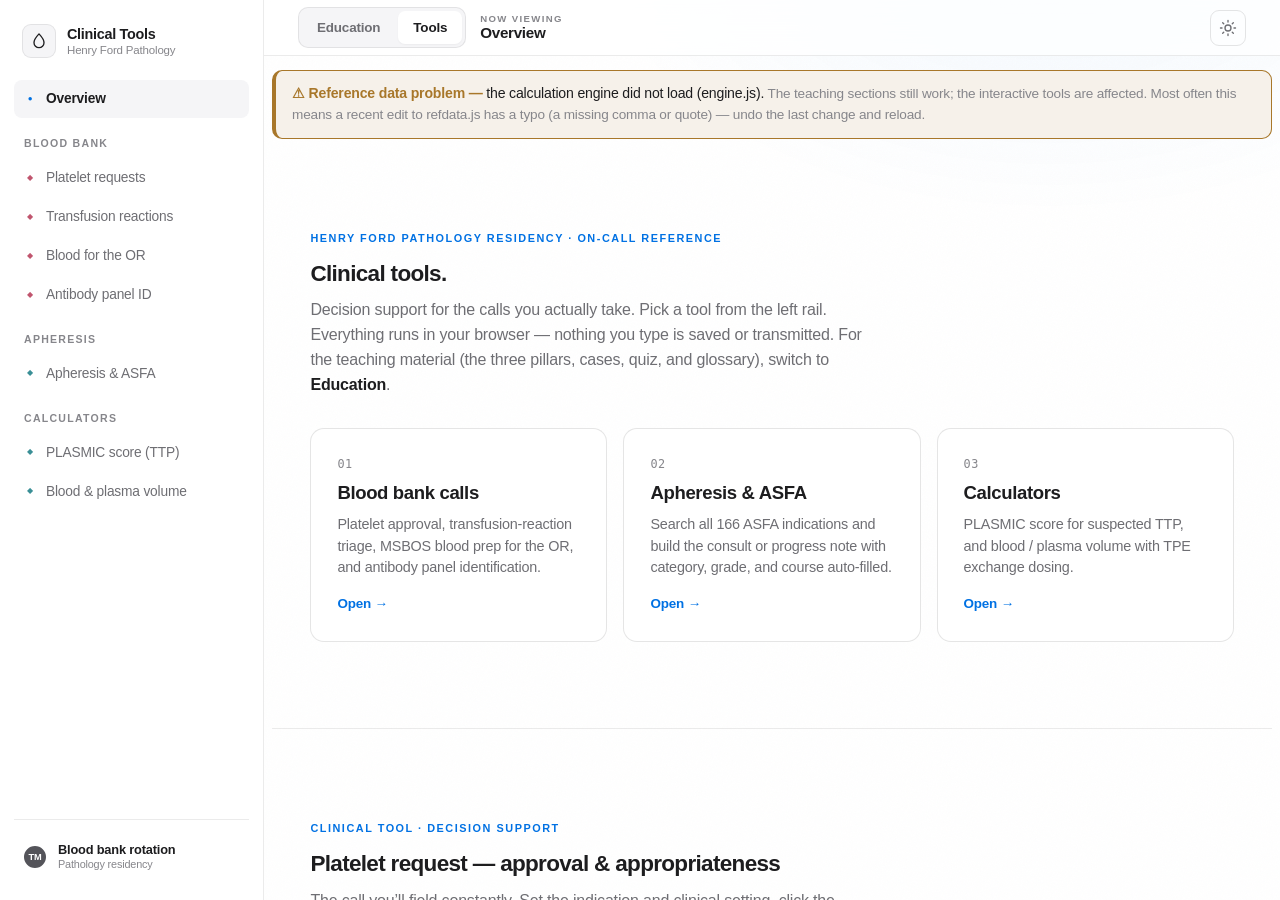
==== tools.html @ cbb4c957 "feat: split Education / Tools into two pages + add PLASMIC and volume calculators Structure: - index" ====
<!doctype html>
<html lang="en">
<head>
<meta charset="utf-8" />
<meta name="viewport" content="width=device-width, initial-scale=1, viewport-fit=cover" />
<meta name="color-scheme" content="light dark" />
<meta name="description" content="Clinical decision-support tools for transfusion medicine: platelet approval, transfusion reactions, MSBOS blood prep, antibody panel ID, apheresis & ASFA, PLASMIC score, blood & plasma volume — Henry Ford Pathology Residency." />
<title>Clinical Tools — Blood Bank &amp; Transfusion Medicine</title>
<link rel="icon" href="data:image/svg+xml,%3Csvg xmlns='http://www.w3.org/2000/svg' viewBox='0 0 24 24'%3E%3Cpath d='M12 3S6 9.4 6 13.5a6 6 0 0 0 12 0C18 9.4 12 3 12 3Z' fill='%230b5cad'/%3E%3C/svg%3E" />
<meta name="theme-color" content="#0b3d63" />
<meta property="og:type" content="website" />
<meta property="og:title" content="Clinical Tools — Blood Bank &amp; Transfusion Medicine" />
<meta property="og:description" content="On-call decision support: platelet approval, transfusion reactions, MSBOS, antibody panel ID, apheresis & ASFA, PLASMIC score, blood & plasma volume." />
<script>/* set theme before paint to avoid flash */(function(){try{var t=localStorage.getItem('tm-theme');if(!t)t=matchMedia('(prefers-color-scheme: dark)').matches?'dark':'light';document.documentElement.dataset.theme=t;}catch(e){document.documentElement.dataset.theme='light';}})();</script>
<link rel="stylesheet" href="assets/app.css" />
</head>
<body>
<noscript><div style="padding:14px 18px;background:#fde8e8;color:#8a1c1c;font:15px/1.5 -apple-system,Segoe UI,sans-serif;text-align:center">These tools need <strong>JavaScript</strong> enabled to run. Please enable JavaScript and reload the page.</div></noscript>
<div class="scroll-progress" aria-hidden="true"><span id="scrollbar"></span></div>
<a class="skip-link" href="#main">Skip to content</a>

<div class="app">
  <!-- ============ SIDEBAR ============ -->
  <aside class="sidebar" id="sidebar" aria-label="Primary">
    <div class="brand">
      <div class="brand-mark" aria-hidden="true">
        <svg viewBox="0 0 24 24" width="20" height="20" fill="none" stroke="currentColor" stroke-width="1.6" stroke-linecap="round" stroke-linejoin="round"><path d="M12 3.5c0 0-6 6.4-6 10.5a6 6 0 0 0 12 0c0-4.1-6-10.5-6-10.5Z"/></svg>
      </div>
      <div class="brand-text">
        <strong>Clinical&nbsp;Tools</strong>
        <span>Henry Ford Pathology</span>
      </div>
    </div>

    <nav class="nav" aria-label="Tools">
      <a class="nav-item is-active" href="#toolsintro" data-nav="toolsintro"><span class="nav-ico">●</span>Overview</a>
      <p class="nav-group">Blood bank</p>
      <a class="nav-item" href="#platelet" data-nav="platelet"><span class="nav-ico nav-ico--blood">◆</span>Platelet requests</a>
      <a class="nav-item" href="#txnreact" data-nav="txnreact"><span class="nav-ico nav-ico--blood">◆</span>Transfusion reactions</a>
      <a class="nav-item" href="#bloodprep" data-nav="bloodprep"><span class="nav-ico nav-ico--blood">◆</span>Blood for the OR</a>
      <a class="nav-item" href="#antibody" data-nav="antibody"><span class="nav-ico nav-ico--blood">◆</span>Antibody panel ID</a>
      <p class="nav-group">Apheresis</p>
      <a class="nav-item" href="#apheresis" data-nav="apheresis"><span class="nav-ico nav-ico--aph">◆</span>Apheresis &amp; ASFA</a>
      <p class="nav-group">Calculators</p>
      <a class="nav-item" href="#plasmic" data-nav="plasmic"><span class="nav-ico nav-ico--aph">◆</span>PLASMIC score (TTP)</a>
      <a class="nav-item" href="#volumes" data-nav="volumes"><span class="nav-ico nav-ico--aph">◆</span>Blood &amp; plasma volume</a>
    </nav>

    <div class="sidebar-foot">
      <div class="learner-chip">
        <div class="learner-avatars" aria-hidden="true"><span style="margin-left:0; font-size:.58rem">TM</span></div>
        <div class="learner-meta"><strong>Blood bank rotation</strong><span>Pathology residency</span></div>
      </div>
    </div>
  </aside>

  <!-- ============ HEADER ============ -->
  <header class="topbar">
    <button class="icon-btn menu-btn" id="menuBtn" aria-label="Toggle navigation" aria-expanded="false">
      <svg viewBox="0 0 24 24" width="20" height="20" fill="none" stroke="currentColor" stroke-width="1.8" stroke-linecap="round"><path d="M3 6h18M3 12h18M3 18h18"/></svg>
    </button>
    <nav class="mode-tabs" aria-label="Section">
      <a class="mode-tab" href="index.html">Education</a>
      <a class="mode-tab is-active" href="tools.html">Tools</a>
    </nav>
    <div class="crumb">
      <span class="crumb-kicker">Now viewing</span>
      <span class="crumb-title" id="crumbTitle">Overview</span>
    </div>

    <div class="topbar-right">
      <button class="icon-btn" id="themeBtn" aria-label="Toggle light and dark theme">
        <svg class="ico-sun" viewBox="0 0 24 24" width="18" height="18" fill="none" stroke="currentColor" stroke-width="1.8" stroke-linecap="round"><circle cx="12" cy="12" r="4"/><path d="M12 2v2M12 20v2M4.9 4.9l1.4 1.4M17.7 17.7l1.4 1.4M2 12h2M20 12h2M4.9 19.1l1.4-1.4M17.7 6.3l1.4-1.4"/></svg>
        <svg class="ico-moon" viewBox="0 0 24 24" width="18" height="18" fill="none" stroke="currentColor" stroke-width="1.8" stroke-linecap="round" stroke-linejoin="round"><path d="M21 12.8A9 9 0 1 1 11.2 3a7 7 0 0 0 9.8 9.8Z"/></svg>
      </button>
    </div>
  </header>

  <!-- ============ MAIN ============ -->
  <main class="main" id="main">

    <section id="toolsintro" class="section" data-section="Overview" aria-labelledby="toolsintro-h">
      <div class="section-head reveal">
        <span class="kicker">Henry Ford Pathology Residency · On-call reference</span>
        <h2 id="toolsintro-h">Clinical tools.</h2>
        <p class="section-sub">Decision support for the calls you actually take. Pick a tool from the left rail. Everything runs in your browser — nothing you type is saved or transmitted. For the teaching material (the three pillars, cases, quiz, and glossary), switch to <a href="index.html"><strong>Education</strong></a>.</p>
      </div>
      <div class="grid-3 reveal">
        <a class="pillar-card" href="#platelet">
          <span class="pillar-num">01</span>
          <h3>Blood bank calls</h3>
          <p>Platelet approval, transfusion-reaction triage, MSBOS blood prep for the OR, and antibody panel identification.</p>
          <span class="pillar-go">Open →</span>
        </a>
        <a class="pillar-card" href="#apheresis">
          <span class="pillar-num">02</span>
          <h3>Apheresis &amp; ASFA</h3>
          <p>Search all 166 ASFA indications and build the consult or progress note with category, grade, and course auto-filled.</p>
          <span class="pillar-go">Open →</span>
        </a>
        <a class="pillar-card" href="#plasmic">
          <span class="pillar-num">03</span>
          <h3>Calculators</h3>
          <p>PLASMIC score for suspected TTP, and blood / plasma volume with TPE exchange dosing.</p>
          <span class="pillar-go">Open →</span>
        </a>
      </div>
    </section>

    <section id="platelet" class="section" data-section="Platelet requests" aria-labelledby="platelet-h">
      <div class="section-head reveal">
        <span class="kicker">Clinical tool · Decision support</span>
        <h2 id="platelet-h">Platelet request — approval &amp; appropriateness</h2>
        <p class="section-sub">The call you’ll field constantly. Set the indication and clinical setting, click the platelet band, and the engine checks it against standard AABB / BSH thresholds and writes an approve / not-indicated note you can copy.</p>
      </div>
      <div id="ref-platelet" class="reveal"><p class="ref-fallback muted-note">Loading the tool…</p></div>
    </section>

    <section id="txnreact" class="section" data-section="Transfusion reactions" aria-labelledby="txnreact-h">
      <div class="section-head reveal">
        <span class="kicker">Clinical tool · Decision support</span>
        <h2 id="txnreact-h">Transfusion reaction — workup &amp; management</h2>
        <p class="section-sub">Click the clinical signs and the clerical / DAT / ABO workup; the engine triages AHTR · FNHTR · TACO · TRALI · allergic · septic · delayed and lists the next steps. Below it, a searchable catalog of all reaction types.</p>
      </div>
      <div id="ref-txnreact" class="reveal"><p class="ref-fallback muted-note">Loading the tool…</p></div>
      <h3 class="mt24 reveal">Reaction reference catalog</h3>
      <div id="ref-txncatalog" class="reveal"><p class="ref-fallback muted-note">Loading the tool…</p></div>
    </section>

    <section id="bloodprep" class="section" data-section="Blood for the OR" aria-labelledby="bloodprep-h">
      <div class="section-head reveal">
        <span class="kicker">Clinical tool · Decision support</span>
        <h2 id="bloodprep-h">Preparing blood for the OR (MSBOS)</h2>
        <p class="section-sub">Pick the procedure from the HFHS surgical blood ordering schedule, set the hemoglobin, and add any alloantibodies. The tool combines the MSBOS baseline, the transfusion-likelihood adjustment, and antigen-negative donor frequencies — linkage-aware for Rh — into a crossmatch recommendation and the donor-screening burden.</p>
      </div>
      <div id="ref-bloodprep" class="reveal"><p class="ref-fallback muted-note">Loading the tool…</p></div>
    </section>

    <section id="antibody" class="section" data-section="Antibody panel ID" aria-labelledby="antibody-h">
      <div class="section-head reveal">
        <span class="kicker">Clinical tool · Decision support</span>
        <h2 id="antibody-h">Antibody panel identification</h2>
        <p class="section-sub">A structured workup composer plus the quick method for reading a panel — rule of three, ruling out with homozygous cells, phase / strength, and the autocontrol.</p>
      </div>
      <div id="ref-antibody" class="reveal"><p class="ref-fallback muted-note">Loading the tool…</p></div>
    </section>

    <section id="apheresis" class="section" data-section="Apheresis &amp; ASFA" aria-labelledby="apheresis-h">
      <div class="section-head reveal">
        <span class="kicker">Clinical tool · Decision support</span>
        <h2 id="apheresis-h">Therapeutic apheresis &amp; ASFA indications</h2>
        <p class="section-sub">Search the ASFA tables and the note builder auto-fills category, grade, procedure, and suggested course; finish the prescription and monitoring and copy a consult or progress note. The full indication table is below for lookup.</p>
      </div>
      <h3 class="mt24 reveal">Consult &amp; note builder</h3>
      <div id="ref-apheresis" class="reveal"><p class="ref-fallback muted-note">Loading the tool…</p></div>
      <h3 class="mt24 reveal">ASFA indications (9th ed., 2023) — all 166, searchable</h3>
      <div id="ref-asfa" class="reveal"><p class="ref-fallback muted-note">Loading the tool…</p></div>
    </section>

    <section id="plasmic" class="section" data-section="PLASMIC score" aria-labelledby="plasmic-h">
      <div class="section-head reveal">
        <span class="kicker">Clinical tool · Calculator</span>
        <h2 id="plasmic-h">PLASMIC score — predicting severe ADAMTS13 deficiency</h2>
        <p class="section-sub">Seven bedside variables, one click each. Use it in a thrombotic microangiopathy to judge how urgently to start plasma exchange while ADAMTS13 is pending.</p>
      </div>
      <div id="calc-plasmic" class="reveal"><p class="ref-fallback muted-note">Loading the calculator…</p></div>
    </section>

    <section id="volumes" class="section" data-section="Blood &amp; plasma volume" aria-labelledby="volumes-h">
      <div class="section-head reveal">
        <span class="kicker">Clinical tool · Calculator</span>
        <h2 id="volumes-h">Blood &amp; plasma volume</h2>
        <p class="section-sub">Total blood volume, plasma volume, and red-cell volume from height, weight, sex, and hematocrit — plus the exchange volume for a 1.0 and 1.5 plasma-volume TPE.</p>
      </div>
      <div id="calc-volumes" class="reveal"><p class="ref-fallback muted-note">Loading the calculator…</p></div>
    </section>

    <footer class="foot">
      <p><strong>Transfusion Medicine &amp; Blood Bank — Resident Reference.</strong> Henry Ford Pathology Residency.</p>
      <p class="foot-review">Clinical content last reviewed <strong>June 2026</strong> · MSBOS: HFHS PCR-PALM-TRM-5.050 · ASFA 9th ed. (2023) · antigen frequencies: White donor population. Verify against current institutional policy before clinical use.</p>
      <div class="foot-credits">
        <div class="credit">
          <span class="credit-role">Created by</span>
          <strong>Omar Z. Baba, MD</strong>
          <span class="credit-line">Clinical Pathologist · Pathology Informaticist · Clinical Pathology Resident, PGY-III</span>
          <span class="credit-line">Department of Pathology &amp; Laboratory Medicine · Henry Ford Health</span>
        </div>
        <div class="credit">
          <span class="credit-role">Supervised by</span>
          <strong>Rachel Brancamp, MD, MPA</strong>
          <span class="credit-line">Associate Director, Transfusion Medicine</span>
          <span class="credit-line">Department of Pathology &amp; Laboratory Medicine · Henry Ford Health</span>
        </div>
      </div>
      <p class="muted-note">Educational and decision-support reference for a trained resident/physician — not a clinical protocol. The MSBOS is institution-specific (HFHS PCR-PALM-TRM-5.050); ASFA tables follow the 9th edition (2023); antigen frequencies are population estimates. Verify against current institutional policy and the source documents before acting on a patient; the attending / blood bank physician remains the final decision-maker.</p>
    </footer>
  </main>
</div>

<button class="to-top" id="toTop" aria-label="Back to top" hidden>↑</button>

<script src="assets/reference/refdata.js"></script>
<script src="assets/reference/abo.data.js"></script>
<script src="assets/reference/engine.js"></script>
<script src="assets/reference/reference.js"></script>
<script src="assets/reference/reference2.js"></script>
<script src="assets/reference/calculators.js"></script>
<script src="assets/shell.js"></script>
</body>
</html>
---- assets/app.css ----
/* app.css — shared design system for the Resident Reference (education + tools pages).
   One place to restyle both pages. */
/* ============================================================
   DESIGN TOKENS  —  warm-neutral monochrome + single blue accent
   ============================================================ */
:root{
  --sb: 264px;            /* sidebar width */
  --hb: 56px;             /* header height */
  --maxw: 1000px;         /* readable column */
  --radius: 14px;
  --radius-sm: 10px;
  --radius-lg: 22px;
  --space-sec: clamp(3.2rem, 2.2rem + 4vw, 6rem);
  --dur: 400ms;
  --dur-fast: 200ms;
  --ease: cubic-bezier(.4,0,.2,1);
  --ease-out: cubic-bezier(.16,1,.3,1);
  --font: -apple-system, BlinkMacSystemFont, "SF Pro Display", "SF Pro Text", "Helvetica Neue", Helvetica, Arial, sans-serif;
  --mono: ui-monospace, "SF Mono", SFMono-Regular, Menlo, Consolas, monospace;

  /* muted semantic hues — used only as small accents / labels / quiz states */
  --blood: #c0556e;
  --coag:  #b07d2e;
  --aph:   #3a8f96;
  --good:  #2e8b57;
  --bad:   #cf3b46;
  --warn:  #a8772a;
  --info:  #3d7fb0;
}

/* ---------- LIGHT (Apple-like) ---------- */
html[data-theme="light"]{
  --bg:        #ffffff;
  --bg-2:      #f5f5f7;
  --bg-soft:   #fbfbfd;
  --surface:   #ffffff;
  --surface-2: #f5f5f7;
  --surface-3: #ececef;
  --border:    rgba(0,0,0,.10);
  --border-2:  rgba(0,0,0,.16);
  --hair:      rgba(0,0,0,.08);
  --text:      #1d1d1f;
  --muted:     #6e6e73;
  --faint:     #86868b;
  --accent:    #0071e3;
  --accent-press:#0077ed;
  --accent-soft: rgba(0,113,227,.10);
  --on-accent: #ffffff;
  --shadow:    0 1px 2px rgba(0,0,0,.04);
  --shadow-hover: 0 4px 18px -6px rgba(0,0,0,.12);
  --shadow-lg: 0 24px 60px -28px rgba(0,0,0,.22);
  --nav-bg:    rgba(255,255,255,.72);
  --ambient-1: rgba(0,113,227,.05);
  --ambient-2: rgba(192,85,110,.045);
  color-scheme: light;
}
/* ---------- DARK (true black, Apple-like) ---------- */
html[data-theme="dark"]{
  --bg:        #000000;
  --bg-2:      #0b0b0c;
  --bg-soft:   #101012;
  --surface:   #141416;
  --surface-2: #1c1c1f;
  --surface-3: #28282c;
  --border:    rgba(255,255,255,.11);
  --border-2:  rgba(255,255,255,.20);
  --hair:      rgba(255,255,255,.08);
  --text:      #f5f5f7;
  --muted:     #a1a1a6;
  --faint:     #86868b;
  --accent:    #2997ff;
  --accent-press:#0a84ff;
  --accent-soft: rgba(41,151,255,.14);
  --on-accent: #ffffff;
  --shadow:    0 1px 2px rgba(0,0,0,.5);
  --shadow-hover: 0 8px 26px -10px rgba(0,0,0,.7);
  --shadow-lg: 0 30px 70px -30px rgba(0,0,0,.85);
  --nav-bg:    rgba(10,10,12,.62);
  --ambient-1: rgba(41,151,255,.06);
  --ambient-2: rgba(192,85,110,.05);
  color-scheme: dark;
}

/* ============================================================
   BASE
   ============================================================ */
*,*::before,*::after{ box-sizing:border-box }
html{ scroll-behavior:smooth }
body{
  margin:0; font-family:var(--font); color:var(--text); background:var(--bg);
  font-size:15px; line-height:1.6; letter-spacing:-0.012em;
  -webkit-font-smoothing:antialiased; text-rendering:optimizeLegibility; overflow:hidden;
}
/* ambient depth — single very soft, slow radial wash (no particles) */
body::before{
  content:""; position:fixed; inset:0; z-index:-2; pointer-events:none;
  background:
    radial-gradient(60% 50% at 82% -6%, var(--ambient-1), transparent 60%),
    radial-gradient(50% 45% at -8% 4%, var(--ambient-2), transparent 55%);
  animation:drift 26s var(--ease) infinite alternate;
}
@keyframes drift{ from{ transform:translate3d(0,0,0) } to{ transform:translate3d(0,-14px,0) } }
/* faint grain overlay for editorial texture */
body::after{
  content:""; position:fixed; inset:0; z-index:-1; pointer-events:none; opacity:.025;
  background-image:url("data:image/svg+xml,%3Csvg xmlns='http://www.w3.org/2000/svg' width='140' height='140'%3E%3Cfilter id='n'%3E%3CfeTurbulence type='fractalNoise' baseFrequency='0.8' numOctaves='2'/%3E%3C/filter%3E%3Crect width='100%25' height='100%25' filter='url(%23n)'/%3E%3C/svg%3E");
}
h1,h2,h3,h4,h5{ margin:0; line-height:1.12; letter-spacing:-0.025em; font-weight:600 }
p{ margin:0 }
a{ color:inherit; text-decoration:none }
strong{ font-weight:600; color:var(--text) }
em{ font-style:italic }
::selection{ background:var(--accent-soft); color:var(--text) }
:focus-visible{ outline:2px solid var(--accent); outline-offset:2px; border-radius:5px }

.skip-link{ position:fixed; left:-999px; top:8px; z-index:100; background:var(--text); color:var(--bg); padding:.5rem .9rem; border-radius:8px }
.skip-link:focus{ left:8px }

.main::-webkit-scrollbar{ width:10px }
.main::-webkit-scrollbar-thumb{ background:var(--border-2); border-radius:99px; border:3px solid transparent; background-clip:content-box }

.scroll-progress{ position:fixed; top:0; left:0; right:0; height:2px; z-index:60 }
.scroll-progress span{ display:block; height:100%; width:0%; background:var(--accent); transition:width 90ms linear }

/* ============================================================
   APP SHELL
   ============================================================ */
.app{ display:grid; grid-template-columns:var(--sb) 1fr; grid-template-rows:var(--hb) 1fr; height:100vh; height:100dvh }

/* sidebar */
.sidebar{ grid-row:1 / 3; grid-column:1; display:flex; flex-direction:column; gap:4px;
  border-right:1px solid var(--hair); background:var(--bg); padding:20px 14px; z-index:40 }
.brand{ display:flex; align-items:center; gap:11px; padding:4px 8px 18px }
.brand-mark{ width:34px; height:34px; flex:0 0 auto; display:grid; place-items:center; border-radius:9px;
  background:var(--surface-2); border:1px solid var(--hair); color:var(--text) }
.brand-text{ display:flex; flex-direction:column; line-height:1.25 }
.brand-text strong{ font-size:.9rem; font-weight:600; letter-spacing:-0.02em }
.brand-text span{ font-size:.72rem; color:var(--faint) }

.nav{ display:flex; flex-direction:column; gap:1px; overflow-y:auto; flex:1; margin:0 -4px; padding:0 4px }
.nav-group{ font-size:.66rem; text-transform:uppercase; letter-spacing:.12em; color:var(--faint);
  margin:16px 10px 6px; font-weight:600 }
.nav-item{ display:flex; align-items:center; gap:11px; padding:8px 11px; border-radius:8px;
  font-size:.86rem; font-weight:450; color:var(--muted); transition:background var(--dur-fast), color var(--dur-fast) }
.nav-item:hover{ background:var(--surface-2); color:var(--text) }
.nav-item.is-active{ background:var(--surface-2); color:var(--text); font-weight:550 }
.nav-ico{ font-size:.5rem; color:var(--faint); width:10px; text-align:center }
.nav-item.is-active .nav-ico{ color:var(--accent) }
.nav-ico--blood{ color:var(--blood) } .nav-ico--coag{ color:var(--coag) } .nav-ico--aph{ color:var(--aph) }

.sidebar-foot{ padding-top:14px; border-top:1px solid var(--hair); margin-top:4px }
.learner-chip{ display:flex; align-items:center; gap:10px; padding:8px; border-radius:10px }
.learner-avatars{ display:flex }
.learner-avatars span{ width:26px; height:26px; border-radius:50%; display:grid; place-items:center;
  font-size:.7rem; font-weight:600; color:#fff; border:2px solid var(--bg) }
.learner-avatars span:first-child{ background:#7c7c82 }
.learner-avatars span:last-child{ background:#54545a; margin-left:-9px }
.learner-meta{ display:flex; flex-direction:column; line-height:1.25 }
.learner-meta strong{ font-size:.8rem; font-weight:600 } .learner-meta span{ font-size:.68rem; color:var(--faint) }

/* topbar — the one place a navbar blur is allowed */
.topbar{ grid-column:2; grid-row:1; display:flex; align-items:center; gap:14px; padding:0 clamp(16px,3vw,34px);
  border-bottom:1px solid var(--hair); background:var(--nav-bg); backdrop-filter:saturate(1.8) blur(20px);
  -webkit-backdrop-filter:saturate(1.8) blur(20px); z-index:30 }
.crumb{ display:flex; flex-direction:column; line-height:1.15; flex:1; min-width:0 }
.crumb-kicker{ font-size:.6rem; text-transform:uppercase; letter-spacing:.14em; color:var(--faint); font-weight:600 }
.crumb-title{ font-size:.95rem; font-weight:600; white-space:nowrap; overflow:hidden; text-overflow:ellipsis; letter-spacing:-0.02em }
.topbar-right{ display:flex; align-items:center; gap:10px }

.icon-btn{ width:36px; height:36px; flex:0 0 auto; display:grid; place-items:center; border-radius:9px;
  background:transparent; border:1px solid var(--border); color:var(--muted); cursor:pointer;
  transition:background var(--dur-fast), color var(--dur-fast), transform var(--dur-fast) }
.icon-btn:hover{ background:var(--surface-2); color:var(--text) }
.icon-btn:active{ transform:scale(.94) }
.menu-btn{ display:none }
.ico-moon{ display:none } html[data-theme="dark"] .ico-sun{ display:none } html[data-theme="dark"] .ico-moon{ display:block }

.progress-pill{ display:flex; align-items:center; gap:9px; padding:5px 13px 5px 6px; border-radius:99px;
  border:1px solid var(--border) }
.ring{ transform:rotate(-90deg) }
.ring-bg{ fill:none; stroke:var(--border-2); stroke-width:3 }
.ring-fg{ fill:none; stroke:var(--accent); stroke-width:3; stroke-linecap:round;
  stroke-dasharray:97.4; stroke-dashoffset:97.4; transition:stroke-dashoffset var(--dur) var(--ease) }
.progress-pill-text{ display:flex; flex-direction:column; line-height:1.1 }
.progress-pill-text strong{ font-size:.8rem; font-weight:600 } .progress-pill-text span{ font-size:.63rem; color:var(--faint) }

/* main */
.main{ grid-column:2; grid-row:2; overflow-y:auto; scroll-behavior:smooth; position:relative }
.section{ max-width:var(--maxw); margin:0 auto; padding:var(--space-sec) clamp(18px,3vw,40px); scroll-margin-top:20px }
.section + .section{ border-top:1px solid var(--hair) }
.section-head{ margin-bottom:30px; max-width:70ch }
.section-head h2{ font-size:clamp(1.7rem,1.2rem+1.9vw,2.4rem); margin:12px 0 12px; letter-spacing:-0.03em }
.section-sub{ color:var(--muted); max-width:64ch; font-size:1rem; line-height:1.55 }

/* ============================================================
   REVEAL
   ============================================================ */
.reveal{ opacity:0; transform:translateY(12px); transition:opacity .6s var(--ease-out), transform .6s var(--ease-out) }
.reveal.in{ opacity:1; transform:none }

/* ============================================================
   PRIMITIVES
   ============================================================ */
.kicker{ display:inline-block; font-size:.68rem; font-weight:600; text-transform:uppercase; letter-spacing:.14em; color:var(--accent) }
.kicker--blood{ color:var(--blood) } .kicker--coag{ color:var(--coag) } .kicker--aph{ color:var(--aph) }

.surface{ background:var(--surface); border:1px solid var(--border); border-radius:var(--radius); padding:22px }
.muted-note{ color:var(--faint); font-size:.85rem }
.ticks{ list-style:none; padding:0; margin:12px 0; display:flex; flex-direction:column; gap:9px }
.ticks li{ position:relative; padding-left:24px; font-size:.9rem; color:var(--muted) }
.ticks li::before{ content:""; position:absolute; left:2px; top:.55em; width:9px; height:5px;
  border-left:1.6px solid var(--accent); border-bottom:1.6px solid var(--accent); transform:rotate(-45deg) }

.grid-3{ display:grid; grid-template-columns:repeat(3,1fr); gap:16px; margin-top:24px }
.grid-2{ display:grid; grid-template-columns:repeat(2,1fr); gap:16px }
.grid-auto{ display:grid; grid-template-columns:repeat(auto-fit,minmax(244px,1fr)); gap:16px }

.btn{ display:inline-flex; align-items:center; gap:7px; padding:11px 20px; border-radius:12px; font-size:.9rem;
  font-weight:550; cursor:pointer; border:1px solid transparent; font-family:inherit; letter-spacing:-0.01em;
  transition:background var(--dur-fast), border-color var(--dur-fast), transform var(--dur-fast), color var(--dur-fast) }
.btn:active{ transform:scale(.98) }
.btn--primary{ background:var(--accent); color:var(--on-accent) }
.btn--primary:hover{ background:var(--accent-press) }
.btn--ghost{ background:transparent; border-color:var(--border-2); color:var(--text) }
.btn--ghost:hover{ background:var(--surface-2) }
.btn--sm{ padding:8px 15px; font-size:.82rem; border-radius:9px }

/* ============================================================
   HERO
   ============================================================ */
.hero{ padding:28px 0 8px }
.hero-title{ font-size:clamp(2.2rem,1.3rem+3.6vw,3.6rem); margin:18px 0 18px; max-width:17ch; line-height:1.04; letter-spacing:-0.035em; font-weight:600 }
.hero-lede{ font-size:clamp(1.05rem,.96rem+.5vw,1.3rem); color:var(--muted); max-width:58ch; line-height:1.5; font-weight:400 }
.hero-lede strong{ color:var(--text); font-weight:550 }
.hero-actions{ display:flex; gap:12px; margin:28px 0 36px; flex-wrap:wrap }
.hero-stats{ display:grid; grid-template-columns:repeat(4,auto); gap:40px; margin:0; padding-top:26px; border-top:1px solid var(--hair) }
.hero-stats div{ display:flex; flex-direction:column-reverse; gap:3px }
.hero-stats dt{ font-size:.72rem; color:var(--faint); text-transform:uppercase; letter-spacing:.06em }
.hero-stats dd{ margin:0; font-size:2rem; font-weight:600; letter-spacing:-0.04em; color:var(--text) }

.pillar-card{ position:relative; display:flex; flex-direction:column; gap:10px; padding:26px; border-radius:var(--radius);
  background:var(--surface); border:1px solid var(--border);
  transition:transform var(--dur) var(--ease-out), border-color var(--dur), box-shadow var(--dur) }
.pillar-card:hover{ transform:translateY(-3px); border-color:var(--border-2); box-shadow:var(--shadow-hover) }
.pillar-num{ font-family:var(--mono); font-size:.74rem; font-weight:500; color:var(--faint); letter-spacing:.04em }
.pillar-card h3{ font-size:1.16rem; letter-spacing:-0.02em }
.pillar-card p{ font-size:.9rem; color:var(--muted); flex:1; line-height:1.5 }
.pillar-go{ font-size:.84rem; font-weight:550; color:var(--accent); margin-top:4px; transition:gap var(--dur-fast) }
.pillar-card:hover .pillar-go{ text-decoration:none }

.how-row{ display:grid; grid-template-columns:1.15fr 1fr; gap:16px; margin-top:24px }
.how-card h4{ font-size:1rem; margin-bottom:8px; font-weight:600 }
.how-card--accent{ background:var(--bg-2); border-color:var(--hair) }
.big-quote{ font-size:1.18rem; font-weight:500; line-height:1.4; margin:6px 0 14px; letter-spacing:-0.02em }
.big-quote em{ color:var(--accent); font-style:normal }
.legend{ display:flex; flex-wrap:wrap; gap:7px; margin-top:14px }

/* ============================================================
   TAGS + CALLOUTS  (muted pastel labels, quiet boxes)
   ============================================================ */
.tag{ display:inline-flex; align-items:center; font-size:.62rem; font-weight:600; padding:3px 9px; border-radius:99px;
  letter-spacing:.07em; text-transform:uppercase; white-space:nowrap;
  color:var(--c,var(--muted)); background:color-mix(in srgb, var(--c,var(--muted)) 13%, transparent) }
.tag--why{ --c:var(--info) } .tag--pattern{ --c:var(--accent) } .tag--next{ --c:var(--good) }
.tag--pearl{ --c:var(--coag) } .tag--adv{ --c:var(--aph) } .tag--pitfall{ --c:var(--bad) } .tag--dnc{ --c:var(--warn) }

.callout{ --c:var(--accent); padding:14px 16px; border-radius:var(--radius-sm); background:var(--bg-2);
  border:1px solid var(--hair); border-left:2px solid var(--c); margin-top:12px; font-size:.9rem }
.callout > .tag{ margin-bottom:7px }
.callout p{ color:var(--muted); line-height:1.5 } .callout strong{ color:var(--text) }
.callout--why{ --c:var(--info) } .callout--pattern{ --c:var(--accent) } .callout--next{ --c:var(--good) }
.callout--pearl{ --c:var(--coag) } .callout--adv{ --c:var(--aph) } .callout--pitfall{ --c:var(--bad) } .callout--dnc{ --c:var(--warn) }

/* ============================================================
   TEACHING CARDS  (icon-free, text-forward)
   ============================================================ */
.tcard{ background:var(--surface); border:1px solid var(--border); border-radius:var(--radius); padding:20px;
  transition:border-color var(--dur), box-shadow var(--dur), transform var(--dur) }
.tcard:hover{ border-color:var(--border-2); box-shadow:var(--shadow-hover) }
.tcard-head{ display:flex; align-items:baseline; gap:10px; margin-bottom:8px; flex-wrap:wrap }
.tcard-ico{ display:none }
.tcard h4{ font-size:1rem; font-weight:600; letter-spacing:-0.02em } .tcard .sub{ font-size:.72rem; color:var(--faint) }
.tcard-body{ font-size:.89rem; color:var(--muted); margin-top:2px; line-height:1.55 }
.tcard-body p + p{ margin-top:9px }
.spec-row{ display:flex; justify-content:space-between; gap:10px; padding:7px 0; border-top:1px solid var(--hair); font-size:.84rem }
.spec-row:first-of-type{ border-top:none }
.spec-row span:first-child{ color:var(--faint) } .spec-row span:last-child{ font-weight:550; text-align:right; color:var(--text) }
.dose{ font-family:var(--mono); font-size:.82rem }

/* ============================================================
   COMPARISON TABLE
   ============================================================ */
.table-wrap{ overflow-x:auto; border:1px solid var(--border); border-radius:var(--radius); background:var(--surface); -webkit-overflow-scrolling:touch }
table.cmp{ width:100%; border-collapse:collapse; font-size:.85rem; min-width:640px }
.cmp th,.cmp td{ padding:12px 16px; text-align:left; border-bottom:1px solid var(--hair); vertical-align:top }
.cmp tbody tr:last-child td{ border-bottom:none }
.cmp thead th{ position:sticky; top:0; background:var(--bg-2); font-size:.66rem; text-transform:uppercase;
  letter-spacing:.07em; color:var(--faint); font-weight:600; z-index:1 }
.cmp tbody tr:hover{ background:var(--surface-2) }
.cmp td:first-child{ font-weight:600; color:var(--text) }
.cmp .pill{ font-family:var(--mono); font-size:.74rem; padding:2px 8px; border-radius:6px; background:var(--surface-2); border:1px solid var(--hair); white-space:nowrap }

/* ============================================================
   ACCORDION  (stripped — hairline rows, +/- toggle)
   ============================================================ */
.acc{ border-bottom:1px solid var(--hair) }
.acc summary{ list-style:none; cursor:pointer; padding:16px 4px; display:flex; align-items:center; gap:12px;
  font-weight:550; font-size:.92rem; letter-spacing:-0.01em; transition:color var(--dur-fast) }
.acc summary::-webkit-details-marker{ display:none }
.acc summary:hover{ color:var(--accent) }
.acc .chev{ margin-left:auto; color:var(--faint); font-size:1.2rem; line-height:1; width:16px; text-align:center; transition:transform var(--dur) var(--ease) }
.acc .chev::before{ content:"+" }
.acc[open] .chev::before{ content:"\2212" }
.acc[open] .chev{ color:var(--accent) }
.acc-body{ padding:0 4px 18px; font-size:.89rem; color:var(--muted); line-height:1.55 }
.acc-body p + p{ margin-top:9px }
/* ---- NHSN 3-panel case sheet (Case Definition · Severity · Imputability) ---- */
.rx-panels{ display:grid; grid-template-columns:1fr; border:1px solid var(--hair,#e3e3e6); border-radius:10px; overflow:hidden; margin:12px 0; background:var(--surface) }
@media (min-width:820px){ .rx-panels{ grid-template-columns:repeat(3,1fr) } }
.rx-panel + .rx-panel{ border-top:1px solid var(--hair,#e3e3e6) }
@media (min-width:820px){ .rx-panel + .rx-panel{ border-top:0; border-left:1px solid var(--hair,#e3e3e6) } }
.rx-panel-head{ font-weight:700; font-size:.78rem; padding:8px 12px; background:var(--surface-2); color:var(--text); border-bottom:1px solid var(--hair,#e3e3e6); letter-spacing:.01em }
.rx-panel-body{ padding:3px 12px 10px }
.rx-level{ padding:8px 11px; margin:8px 0; border-left:3px solid var(--hair,#ccc); border-radius:0 8px 8px 0; font-size:.82rem; color:var(--text) }
.rx-lvl-label{ font-weight:700; display:block; margin-bottom:4px }
.rx-optional{ text-align:center; font-size:.62rem; font-weight:800; letter-spacing:.12em; text-transform:uppercase; color:var(--muted); background:var(--surface-2); border-top:1px solid var(--hair,#e3e3e6); border-bottom:1px solid var(--hair,#e3e3e6); padding:4px; margin:10px -12px }
.rx-bullets{ columns:2; column-gap:22px; margin:6px 0; padding-left:18px }
.rx-bullets li{ margin:3px 0; break-inside:avoid }
@media (max-width:640px){ .rx-bullets{ columns:1 } }
.rx-conn{ font-weight:700; color:var(--accent) }
.rx-na{ color:var(--muted) }
.rx-level.def{ background:color-mix(in srgb, var(--good) 12%, transparent); border-left-color:var(--good) } .rx-level.def .rx-lvl-label{ color:var(--good) }
.rx-level.prob{ background:color-mix(in srgb, var(--warn) 15%, transparent); border-left-color:var(--warn) } .rx-level.prob .rx-lvl-label{ color:var(--warn) }
.rx-level.poss{ background:color-mix(in srgb, var(--accent) 11%, transparent); border-left-color:var(--accent) } .rx-level.poss .rx-lvl-label{ color:var(--accent) }
.rx-level.warnhi{ background:color-mix(in srgb, #c8721a 15%, transparent); border-left-color:#c8721a } .rx-level.warnhi .rx-lvl-label{ color:#c8721a }
.rx-level.crit{ background:color-mix(in srgb, var(--bad) 13%, transparent); border-left-color:var(--bad) } .rx-level.crit .rx-lvl-label{ color:var(--bad) }
.rx-level.neut{ background:color-mix(in srgb, var(--muted) 10%, transparent); border-left-color:var(--muted) } .rx-level.neut .rx-lvl-label{ color:var(--muted) }
.acc .dot{ width:7px; height:7px; border-radius:50%; flex:0 0 auto }

/* ============================================================
   TABS
   ============================================================ */
.tabs{ display:flex; gap:4px; padding:4px; background:var(--surface-2); border:1px solid var(--hair); border-radius:11px; margin-bottom:18px; flex-wrap:wrap }
.tab{ flex:1; min-width:110px; padding:8px 12px; border-radius:8px; font-size:.83rem; font-weight:550; cursor:pointer;
  border:none; background:transparent; color:var(--muted); font-family:inherit; transition:all var(--dur-fast) }
.tab:hover{ color:var(--text) }
.tab.is-active{ background:var(--surface); color:var(--text); box-shadow:var(--shadow) }
.tabpane{ display:none; animation:fade .4s var(--ease-out) }
.tabpane.is-active{ display:block }
@keyframes fade{ from{opacity:0; transform:translateY(6px)} to{opacity:1; transform:none} }

/* ============================================================
   ALGORITHM
   ============================================================ */
.algo{ display:flex; flex-direction:column; gap:10px; margin-top:8px }
.algo-node{ display:flex; gap:14px; align-items:flex-start; padding:16px 18px; border-radius:var(--radius);
  background:var(--surface); border:1px solid var(--border) }
.algo-step{ font-family:var(--mono); font-size:.74rem; font-weight:600; color:var(--on-accent); background:var(--accent);
  width:25px; height:25px; flex:0 0 auto; border-radius:7px; display:grid; place-items:center }
.algo-node h5{ margin:0 0 4px; font-size:.94rem; font-weight:600 }
.algo-node p{ font-size:.85rem; color:var(--muted); line-height:1.5 }
.algo-branch{ display:grid; grid-template-columns:1fr 1fr; gap:10px }
.algo-branch .algo-node{ background:var(--bg-2) }
.branch-tag{ font-size:.68rem; font-weight:600; text-transform:uppercase; letter-spacing:.06em; margin-bottom:4px; display:block }
.b-corrects .branch-tag{ color:var(--good) } .b-inhibits .branch-tag{ color:var(--bad) }

/* ============================================================
   QUIZ
   ============================================================ */
.quiz-toolbar{ display:flex; align-items:center; gap:10px; flex-wrap:wrap; margin-bottom:18px }
.filter-chips{ display:flex; gap:6px; flex-wrap:wrap }
.chip{ padding:7px 15px; border-radius:99px; font-size:.8rem; font-weight:550; cursor:pointer; font-family:inherit;
  background:transparent; border:1px solid var(--border); color:var(--muted); transition:all var(--dur-fast) }
.chip:hover{ color:var(--text); border-color:var(--border-2) }
.chip.is-active{ background:var(--text); border-color:var(--text); color:var(--bg) }
.scoreboard{ margin-left:auto; display:flex; align-items:center; gap:14px; font-size:.82rem; color:var(--muted) }
.scoreboard b{ color:var(--text); font-family:var(--mono); font-weight:600 }

.q{ background:var(--surface); border:1px solid var(--border); border-radius:var(--radius); padding:20px 22px; margin-bottom:14px }
.q-meta{ display:flex; gap:8px; align-items:center; margin-bottom:12px; flex-wrap:wrap }
.q-diff{ font-size:.62rem; font-weight:600; text-transform:uppercase; letter-spacing:.07em; padding:2px 8px; border-radius:99px;
  color:var(--c,var(--muted)); background:color-mix(in srgb, var(--c,var(--muted)) 13%, transparent) }
.q-diff.easy{ --c:var(--good) } .q-diff.moderate{ --c:var(--coag) } .q-diff.integrative{ --c:var(--bad) }
.q-pillar{ font-size:.64rem; font-weight:600; color:var(--faint); text-transform:uppercase; letter-spacing:.07em }
.q-stem{ font-size:.95rem; font-weight:450; margin-bottom:14px; line-height:1.55 }
.q-opts{ display:flex; flex-direction:column; gap:8px }
.opt{ text-align:left; padding:12px 15px; border-radius:10px; border:1px solid var(--border); background:var(--surface);
  cursor:pointer; font-family:inherit; font-size:.88rem; color:var(--text); display:flex; gap:12px; align-items:flex-start;
  transition:border-color var(--dur-fast), background var(--dur-fast) }
.opt:hover:not(:disabled){ border-color:var(--border-2); background:var(--surface-2) }
.opt:disabled{ cursor:default }
.opt-key{ font-family:var(--mono); font-weight:600; font-size:.76rem; width:20px; height:20px; flex:0 0 auto;
  border-radius:6px; display:grid; place-items:center; background:var(--surface-2); border:1px solid var(--hair); color:var(--muted) }
.opt.is-correct{ border-color:var(--good); background:color-mix(in srgb, var(--good) 9%, transparent) }
.opt.is-correct .opt-key{ background:var(--good); border-color:var(--good); color:#fff }
.opt.is-wrong{ border-color:var(--bad); background:color-mix(in srgb, var(--bad) 8%, transparent) }
.opt.is-wrong .opt-key{ background:var(--bad); border-color:var(--bad); color:#fff }
.opt-mark{ margin-left:auto; font-weight:600 }
.q-explain{ margin-top:14px; border-top:1px solid var(--hair); padding-top:14px; font-size:.87rem; display:none; animation:fade .4s var(--ease-out) }
.q-explain.show{ display:block }
.q-explain .verdict{ font-weight:600; margin-bottom:7px; display:flex; align-items:center; gap:7px }
.q-explain .verdict.ok{ color:var(--good) } .q-explain .verdict.no{ color:var(--bad) }
.q-explain p{ color:var(--muted); margin-bottom:9px; line-height:1.5 }
.q-explain .why-wrong{ font-size:.82rem; color:var(--faint) }
.quiz-empty{ text-align:center; padding:46px 20px; color:var(--faint) }

/* ============================================================
   CASE LAB
   ============================================================ */
.case{ background:var(--surface); border:1px solid var(--border); border-radius:var(--radius); overflow:hidden; margin-bottom:16px }
.case-head{ padding:18px 22px; border-bottom:1px solid var(--hair); display:flex; gap:13px; align-items:flex-start }
.case-tag{ font-size:.62rem; font-weight:600; text-transform:uppercase; letter-spacing:.07em; padding:3px 9px; border-radius:99px;
  flex:0 0 auto; margin-top:2px; color:var(--c,var(--muted)); background:color-mix(in srgb, var(--c,var(--muted)) 13%, transparent) }
.case-tag.blood{ --c:var(--blood) } .case-tag.coag{ --c:var(--coag) } .case-tag.aph{ --c:var(--aph) } .case-tag.mixed{ --c:var(--accent) }
.case-head h4{ font-size:1.02rem; margin-bottom:4px; font-weight:600 } .case-head p{ font-size:.85rem; color:var(--muted); line-height:1.5 }
.case-body{ padding:8px 22px 20px }
.case-step{ padding:16px 0; border-bottom:1px solid var(--hair) }
.case-step:last-child{ border-bottom:none }
.case-step .label{ font-size:.66rem; font-weight:600; text-transform:uppercase; letter-spacing:.07em; color:var(--accent); margin-bottom:6px }
.case-step .prompt{ font-size:.92rem; font-weight:450; line-height:1.5 }
.case-reveal{ margin-top:10px; font-size:.87rem; color:var(--muted); background:var(--bg-2); border:1px solid var(--hair);
  border-radius:10px; padding:0 15px; max-height:0; overflow:hidden; opacity:0;
  transition:max-height .45s var(--ease), opacity .35s, padding .45s var(--ease); line-height:1.55 }
.case-reveal.show{ max-height:640px; opacity:1; padding:14px 15px; margin-top:10px }
.case-reveal strong{ color:var(--text) }
.case-controls{ margin-top:14px; display:flex; gap:10px; flex-wrap:wrap }
.labs{ display:flex; flex-wrap:wrap; gap:8px; margin:10px 0 }
.lab{ font-family:var(--mono); font-size:.78rem; padding:5px 10px; border-radius:8px; background:var(--bg-2); border:1px solid var(--hair); display:flex; gap:7px; align-items:baseline }
.lab .k{ color:var(--faint) } .lab .v{ font-weight:600 }
.lab.hi .v{ color:var(--bad) } .lab.lo .v{ color:var(--info) } .lab.crit .v{ color:var(--warn) }

/* ============================================================
   GLOSSARY
   ============================================================ */
.search{ display:flex; align-items:center; gap:10px; padding:12px 16px; border-radius:12px; background:var(--surface); border:1px solid var(--border); margin-bottom:18px }
.search input{ flex:1; border:none; background:transparent; color:var(--text); font-family:inherit; font-size:.92rem; outline:none }
.search input::placeholder{ color:var(--faint) }
.search svg{ color:var(--faint); flex:0 0 auto }
.gloss-list{ display:grid; grid-template-columns:repeat(auto-fill,minmax(290px,1fr)); gap:12px }
.gloss-item{ padding:16px 18px; border-radius:var(--radius-sm); background:var(--surface); border:1px solid var(--border);
  transition:border-color var(--dur-fast), transform var(--dur-fast) }
.gloss-item:hover{ border-color:var(--border-2); transform:translateY(-2px) }
.gloss-item .term{ font-weight:600; font-size:.9rem; display:flex; align-items:center; gap:8px; letter-spacing:-0.01em }
.gloss-item .abbr{ font-family:var(--mono); font-size:.7rem; color:var(--accent); background:var(--accent-soft); padding:1px 7px; border-radius:5px }
.gloss-item .def{ font-size:.84rem; color:var(--muted); margin-top:6px; line-height:1.5 }
.gloss-item.mustknow{ border-left:2px solid var(--accent) }
.gloss-empty{ grid-column:1/-1; text-align:center; padding:40px; color:var(--faint) }

/* ============================================================
   RECAP
   ============================================================ */
.recap-grid{ display:grid; grid-template-columns:1.3fr 1fr; gap:18px; align-items:start }
.takehome{ counter-reset:th; padding:0; margin:0 }
.takehome li{ list-style:none; position:relative; padding:14px 16px 14px 52px; margin-bottom:9px; border-radius:var(--radius-sm);
  background:var(--surface); border:1px solid var(--border); font-size:.9rem; line-height:1.5 }
.takehome li::before{ counter-increment:th; content:counter(th,decimal-leading-zero); position:absolute; left:16px; top:14px;
  font-family:var(--mono); font-weight:500; font-size:.78rem; color:var(--accent) }
.takehome li strong{ color:var(--text) }
.recap-side{ display:flex; flex-direction:column; gap:16px }
.rounds-list{ list-style:none; padding:0; margin:8px 0 0; display:flex; flex-direction:column; gap:11px }
.rounds-list li{ font-size:.86rem; color:var(--muted); padding-left:16px; position:relative; line-height:1.45 }
.rounds-list li::before{ content:""; position:absolute; left:0; top:.55em; width:5px; height:5px; border-radius:50%; background:var(--accent) }
.ask-list{ list-style:none; padding:0; margin:8px 0 0; display:flex; flex-direction:column; gap:8px }
.ask-list li{ font-size:.86rem; padding:10px 13px; border-radius:9px; background:var(--bg-2); border:1px solid var(--hair); color:var(--muted); line-height:1.45 }

/* ============================================================
   FOOTER + misc
   ============================================================ */
.foot{ max-width:var(--maxw); margin:0 auto; padding:32px clamp(18px,3vw,40px) 64px; border-top:1px solid var(--hair) }
.foot p{ font-size:.82rem; color:var(--faint); margin-bottom:8px; line-height:1.5 }
.foot p:first-child{ color:var(--muted) }
.foot-credits{ display:grid; grid-template-columns:1fr 1fr; gap:24px; margin:14px 0 20px; padding-top:16px; border-top:1px solid var(--hair) }
.credit{ display:flex; flex-direction:column; gap:3px }
.credit-role{ font-size:.64rem; text-transform:uppercase; letter-spacing:.12em; color:var(--faint); font-weight:600 }
.credit strong{ font-size:.92rem; color:var(--text); font-weight:600; letter-spacing:-0.01em }
.credit-line{ font-size:.8rem; color:var(--muted); line-height:1.4 }
@media (max-width:640px){ .foot-credits{ grid-template-columns:1fr; gap:16px } }
.to-top{ position:fixed; right:22px; bottom:22px; width:42px; height:42px; border-radius:11px; z-index:50;
  background:var(--surface); color:var(--text); border:1px solid var(--border-2); cursor:pointer; font-size:1.1rem;
  box-shadow:var(--shadow-lg); transition:transform var(--dur-fast), color var(--dur-fast) }
.to-top:hover{ transform:translateY(-3px); color:var(--accent) }
.to-top[hidden]{ display:none }
.stack{ display:flex; flex-direction:column; gap:16px }
.mt24{ margin-top:26px } .mt16{ margin-top:16px } .mb8{ margin-bottom:8px }
.lead-row{ display:flex; align-items:center; gap:8px; flex-wrap:wrap; margin-bottom:8px }

/* ============================================================
   RESPONSIVE
   ============================================================ */
@media (max-width:1024px){
  :root{ --sb:0px }
  .menu-btn{ display:grid }
  .sidebar{ position:fixed; top:0; bottom:0; left:0; width:272px; transform:translateX(-100%);
    transition:transform var(--dur) var(--ease); box-shadow:var(--shadow-lg) }
  body.nav-open .sidebar{ transform:none }
  .topbar{ grid-column:1 / -1 } .main{ grid-column:1 / -1 }
  body.nav-open::after{ content:""; position:fixed; inset:0; background:rgba(0,0,0,.45); z-index:35 }
}
@media (max-width:760px){
  .grid-3{ grid-template-columns:1fr } .how-row{ grid-template-columns:1fr }
  .hero-stats{ grid-template-columns:repeat(2,1fr); gap:22px }
  .recap-grid{ grid-template-columns:1fr } .algo-branch{ grid-template-columns:1fr }
  .progress-pill-text{ display:none }
}

/* ============================================================
   REDUCED MOTION
   ============================================================ */
@media (prefers-reduced-motion: reduce){
  *,*::before,*::after{ animation-duration:.001ms !important; animation-iteration-count:1 !important;
    transition-duration:.001ms !important; scroll-behavior:auto !important }
  .reveal{ opacity:1; transform:none }
  body::before{ animation:none }
}

/* ============================================================
   TOP-LEVEL MODE TABS  (Education | Tools)
   ============================================================ */
.mode-tabs{ display:flex; gap:3px; padding:3px; background:var(--surface-2); border:1px solid var(--hair); border-radius:10px; flex:0 0 auto }
.mode-tab{ padding:6px 15px; border-radius:7px; font-size:.84rem; font-weight:600; color:var(--muted); white-space:nowrap; transition:background var(--dur-fast), color var(--dur-fast) }
.mode-tab:hover{ color:var(--text) }
.mode-tab.is-active{ background:var(--surface); color:var(--text); box-shadow:var(--shadow) }
@media (max-width:760px){ .crumb{ display:none } }

/* ============================================================
   CALCULATORS  (PLASMIC score · blood & plasma volume)
   ============================================================ */
.calc-crit{ display:flex; justify-content:space-between; align-items:center; gap:16px; padding:13px 0; border-top:1px solid var(--hair); flex-wrap:wrap }
.calc-crit:first-of-type{ border-top:none }
.calc-crit-l{ flex:1; min-width:210px }
.calc-crit-l strong{ display:block; font-size:.9rem; font-weight:600 }
.calc-crit-l span{ display:block; font-size:.78rem; color:var(--faint); margin-top:2px; line-height:1.4 }
.calc-opts{ display:flex; gap:6px; flex:0 0 auto }
.calc-opt{ min-width:76px; padding:9px 15px; border-radius:9px; border:1px solid var(--border); background:var(--surface-2);
  font-family:inherit; font-size:.85rem; font-weight:600; color:var(--muted); cursor:pointer; transition:all var(--dur-fast) }
.calc-opt:hover{ border-color:var(--border-2); color:var(--text) }
.calc-opt.sel{ background:var(--accent); border-color:var(--accent); color:var(--on-accent) }
.calc-opt em{ font-style:normal; opacity:.8; font-size:.76rem; margin-left:4px }
.score-wrap{ text-align:center; padding:8px 0 16px }
.score-num{ font-size:3.1rem; font-weight:700; line-height:1; letter-spacing:-0.04em; font-family:var(--mono) }
.score-den{ font-size:1rem; color:var(--faint); font-weight:500 }
.score-band{ display:inline-block; margin-top:12px; padding:7px 18px; border-radius:99px; font-size:.86rem; font-weight:700 }
.band-low{ background:color-mix(in srgb,var(--good) 15%,transparent); color:var(--good) }
.band-int{ background:color-mix(in srgb,var(--warn) 17%,transparent); color:var(--warn) }
.band-high{ background:color-mix(in srgb,var(--bad) 15%,transparent); color:var(--bad) }
.calc-num{ display:flex; align-items:center; gap:9px }
.calc-num input{ flex:1 }
.calc-unit{ font-size:.78rem; color:var(--faint); min-width:40px }
.calc-out{ display:grid; grid-template-columns:repeat(2,1fr); gap:10px; margin-top:6px }
.calc-cell{ background:var(--surface-2); border:1px solid var(--hair); border-radius:10px; padding:13px; text-align:center }
.calc-cell strong{ display:block; font-size:1.3rem; font-family:var(--mono); font-weight:600; letter-spacing:-0.02em }
.calc-cell span{ display:block; font-size:.7rem; color:var(--faint); margin-top:4px; line-height:1.3 }
.calc-cell.hero{ grid-column:1/-1; background:var(--accent-soft); border-color:transparent }
.calc-cell.hero strong{ font-size:1.8rem; color:var(--accent) }
@media (max-width:520px){ .calc-out{ grid-template-columns:1fr } }
/* ============================================================
   CLINICAL REFERENCE TOOLS
   ============================================================ */
.ref-grid{ display:grid; grid-template-columns:1fr 1fr; gap:16px; align-items:start }
.ref-controls{ display:flex; flex-direction:column; gap:14px }
.ref-card{ padding:18px }
.ref-card h4{ font-size:.98rem; margin-bottom:10px }
.ref-report{ position:sticky; top:14px; padding:20px }
.ref-report-head{ display:flex; justify-content:space-between; align-items:center; gap:10px; margin-bottom:12px }
.ref-field{ display:block; margin-bottom:12px }
.ref-field:last-child{ margin-bottom:0 }
.ref-field-l{ display:block; font-size:.8rem; font-weight:550; margin-bottom:5px; color:var(--muted) }
.ref-field-h{ display:block; font-size:.72rem; color:var(--faint); margin-top:3px }
.ref-input, .ref-select{ width:100%; padding:9px 11px; border-radius:9px; border:1px solid var(--border);
  background:var(--surface-2); color:var(--text); font-family:inherit; font-size:.86rem; outline:none }
textarea.ref-input{ resize:vertical; line-height:1.5 }
.ref-input:focus, .ref-select:focus{ border-color:var(--accent) }

.seg{ display:inline-flex; gap:4px; padding:4px; background:var(--surface-2); border:1px solid var(--border); border-radius:10px; flex-wrap:wrap }
.seg-btn{ padding:6px 12px; border:none; background:transparent; border-radius:7px; font-size:.82rem; font-weight:550; color:var(--muted); cursor:pointer; font-family:inherit; transition:all var(--dur-fast) }
.seg-btn:hover{ color:var(--text) }
.seg-btn.sel{ background:var(--surface); color:var(--text); box-shadow:var(--shadow) }

.analyte-row{ display:flex; justify-content:space-between; gap:12px; align-items:center; padding:9px 0; border-top:1px solid var(--hair); flex-wrap:wrap }
.analyte-row:first-of-type{ border-top:none }
.analyte-name{ font-size:.86rem; font-weight:500 }
.analyte-ref{ font-family:var(--mono); font-size:.72rem; color:var(--faint); margin-left:6px }
.analyte-help{ display:block; font-size:.72rem; color:var(--faint); font-weight:400 }
.state-btns{ display:flex; gap:5px; flex-wrap:wrap }
.state-btn{ padding:6px 10px; border-radius:7px; border:1px solid var(--border); background:var(--surface-2);
  font-size:.78rem; font-weight:550; cursor:pointer; font-family:inherit; color:var(--muted); transition:all var(--dur-fast) }
.state-btn:hover{ color:var(--text); border-color:var(--border-2) }
.state-btn.sel{ color:var(--text); border-color:var(--accent); background:var(--accent-soft) }
.state-btn.k-normal.sel{ border-color:var(--good); background:color-mix(in srgb,var(--good) 13%, transparent) }
.state-btn.k-abnormal.sel{ border-color:var(--warn); background:color-mix(in srgb,var(--warn) 15%, transparent) }
.state-btn.k-skip.sel{ border-color:var(--border-2); background:var(--surface-3) }

.ref-sec{ margin-top:14px }
.ref-sec h5{ font-size:.68rem; text-transform:uppercase; letter-spacing:.08em; color:var(--faint); margin:0 0 6px }
.ref-list{ list-style:none; padding:0; margin:0; display:flex; flex-direction:column; gap:6px }
.ref-list li{ font-size:.85rem; color:var(--muted); padding-left:14px; position:relative; line-height:1.45 }
.ref-list li::before{ content:"–"; position:absolute; left:0; color:var(--faint) }
.ref-sec.flag .ref-list li{ color:var(--bad) }
.imp-line{ display:flex; gap:9px; align-items:flex-start; font-size:.88rem; padding:9px 11px; border-radius:9px; margin-bottom:6px; line-height:1.4; background:var(--surface-2) }
.imp-line .imp-dot{ font-size:.7rem; margin-top:2px }
.imp-line.good{ background:color-mix(in srgb,var(--good) 10%,transparent) } .imp-line.good .imp-dot{ color:var(--good) }
.imp-line.info{ background:color-mix(in srgb,var(--info) 10%,transparent) } .imp-line.info .imp-dot{ color:var(--info) }
.imp-line.warn{ background:color-mix(in srgb,var(--warn) 12%,transparent) } .imp-line.warn .imp-dot{ color:var(--warn) }
.imp-line.bad{ background:color-mix(in srgb,var(--bad) 11%,transparent) } .imp-line.bad .imp-dot{ color:var(--bad) }
.ref-wnl{ font-size:.8rem; font-style:italic; color:var(--faint); margin-top:6px }
.ref-disclaimer{ font-size:.74rem; color:var(--faint); margin-top:14px; border-top:1px solid var(--hair); padding-top:10px; line-height:1.45 }

.bp-headline{ font-size:1.05rem; font-weight:600; padding:12px 14px; border-radius:10px; margin-bottom:12px; letter-spacing:-0.01em }
.bp-headline.good{ background:color-mix(in srgb,var(--good) 12%,transparent); color:var(--good) }
.bp-headline.warn{ background:color-mix(in srgb,var(--warn) 14%,transparent); color:var(--warn) }
.bp-headline.bad{ background:color-mix(in srgb,var(--bad) 12%,transparent); color:var(--bad) }
.bp-stats{ display:flex; gap:10px; margin-bottom:6px }
.bp-stat{ flex:1; background:var(--surface-2); border:1px solid var(--hair); border-radius:9px; padding:10px; text-align:center; display:flex; flex-direction:column; gap:2px }
.bp-stat strong{ font-size:1.25rem; font-family:var(--mono); font-weight:600 }
.bp-stat span{ font-size:.66rem; color:var(--faint) }

.surg-selected{ padding:6px 0 4px; display:flex; gap:10px; align-items:center; font-size:.88rem; flex-wrap:wrap }
.surg-results{ max-height:240px; overflow-y:auto; display:flex; flex-direction:column; gap:3px; margin-top:8px }
.surg-row{ display:flex; justify-content:space-between; gap:10px; align-items:center; padding:8px 11px; border:1px solid var(--hair); border-radius:8px; background:var(--surface-2); cursor:pointer; font-family:inherit; font-size:.84rem; color:var(--text); text-align:left }
.surg-row:hover{ border-color:var(--border-2); background:var(--surface-3) }
.ord-tag{ font-family:var(--mono); font-size:.72rem; padding:2px 8px; border-radius:6px; background:var(--surface-3); border:1px solid var(--hair); white-space:nowrap; color:var(--muted) }
.ord-tag.hi{ color:var(--bad) }
.ab-group{ margin-top:10px }
.ab-sys{ font-size:.66rem; text-transform:uppercase; letter-spacing:.07em; color:var(--faint); margin-bottom:6px }
.ab-btn{ display:inline-flex; gap:6px; align-items:baseline; padding:6px 10px; border-radius:7px; border:1px solid var(--border); background:var(--surface-2); font-size:.8rem; cursor:pointer; font-family:inherit; color:var(--text); margin:0 6px 6px 0; transition:all var(--dur-fast) }
.ab-btn:hover{ border-color:var(--border-2) }
.ab-btn.sel{ border-color:var(--accent); background:var(--accent-soft) }
.ab-meta{ font-size:.68rem; color:var(--faint) }

.asfa-cat{ font-family:var(--mono); font-weight:600; font-size:.74rem; padding:2px 8px; border-radius:6px; display:inline-block }
.cat-I{ color:var(--good); background:color-mix(in srgb,var(--good) 15%,transparent) }
.cat-II{ color:var(--info); background:color-mix(in srgb,var(--info) 15%,transparent) }
.cat-III{ color:var(--coag); background:color-mix(in srgb,var(--coag) 16%,transparent) }
.cat-IV{ color:var(--bad); background:color-mix(in srgb,var(--bad) 14%,transparent) }
.asfa-row{ cursor:pointer }
.asfa-row:hover{ background:var(--surface-2) }
.asfa-detail td{ background:var(--bg-2) }
.asfa-detail p{ font-size:.83rem; margin:4px 0; color:var(--muted) }
.asfa-detail strong{ color:var(--text) }

.aph-look{ max-height:230px; overflow-y:auto; display:flex; flex-direction:column; gap:3px; margin-top:8px }
.aph-hit{ display:flex; gap:9px; align-items:center; padding:8px 10px; border:1px solid var(--hair); border-radius:8px; background:var(--surface-2); cursor:pointer; font-family:inherit; text-align:left; color:var(--text) }
.aph-hit:hover{ border-color:var(--border-2); background:var(--surface-3) }
.aph-hit-d{ font-size:.83rem; font-weight:500; flex:1 }
.aph-hit-m{ font-size:.71rem; color:var(--faint); white-space:nowrap }
.aph-asfa-row{ display:flex; gap:10px }
.aph-asfa-row .ref-field{ flex:1 }

.copyarea{ width:100%; font-family:var(--mono); font-size:.78rem; padding:12px; border-radius:10px; border:1px solid var(--border); background:var(--surface-2); color:var(--text); line-height:1.5; resize:vertical }
.ref-note{ position:sticky; top:14px }
.txn-list{ margin-top:8px }

.ref-toast{ position:fixed; bottom:24px; left:50%; transform:translateX(-50%) translateY(14px); background:var(--text); color:var(--bg); padding:10px 18px; border-radius:10px; font-size:.85rem; font-weight:550; opacity:0; transition:opacity .25s var(--ease), transform .25s var(--ease); z-index:200; box-shadow:var(--shadow-lg) }
.ref-toast.in{ opacity:1; transform:translateX(-50%) translateY(0) }
.ref-toast.err{ background:var(--bad); color:#fff }
.ref-errcard{ border:1px solid var(--bad); border-left:4px solid var(--bad); border-radius:var(--radius); padding:16px 18px; background:color-mix(in srgb,var(--bad) 7%, var(--surface)) }
.ref-errcard strong{ color:var(--bad) } .ref-errcard p{ font-size:.86rem; color:var(--muted); margin-top:5px; line-height:1.5 }
.ref-banner{ max-width:var(--maxw); margin:14px auto 0; padding:12px 16px; border-radius:10px; border:1px solid var(--warn); border-left:4px solid var(--warn); background:color-mix(in srgb,var(--warn) 10%, var(--surface)); font-size:.88rem; line-height:1.5 }
.ref-banner strong{ color:var(--warn) }
.ref-fallback{ padding:14px 0; color:var(--faint) }
.foot-review{ font-size:.8rem; color:var(--muted) }

@media (max-width:920px){
  .ref-grid{ grid-template-columns:1fr }
  .ref-report, .ref-note{ position:static }
  .bp-stats{ flex-wrap:wrap }
}
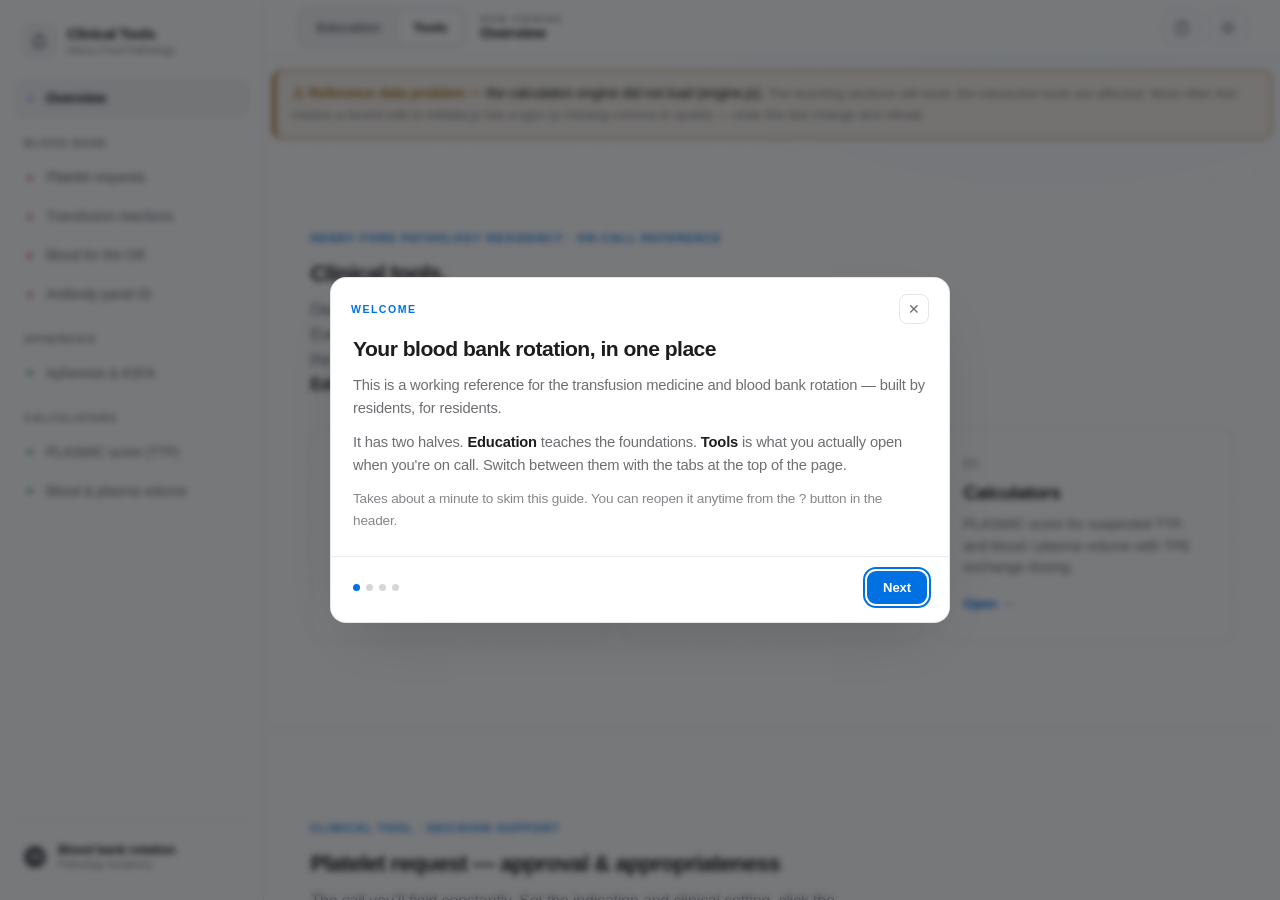
==== commit 8d7dd642: "feat: copyright + LICENSE, first-visit welcome guide, and what's-new pop-up Attribution/ownership: -" ====
--- a/tools.html
+++ b/tools.html
@@ -5,6 +5,7 @@
 <meta name="viewport" content="width=device-width, initial-scale=1, viewport-fit=cover" />
 <meta name="color-scheme" content="light dark" />
 <meta name="description" content="Clinical decision-support tools for transfusion medicine: platelet approval, transfusion reactions, MSBOS blood prep, antibody panel ID, apheresis & ASFA, PLASMIC score, blood & plasma volume — Henry Ford Pathology Residency." />
+<meta name="author" content="Omar Z. Baba, MD" />
 <title>Clinical Tools — Blood Bank &amp; Transfusion Medicine</title>
 <link rel="icon" href="data:image/svg+xml,%3Csvg xmlns='http://www.w3.org/2000/svg' viewBox='0 0 24 24'%3E%3Cpath d='M12 3S6 9.4 6 13.5a6 6 0 0 0 12 0C18 9.4 12 3 12 3Z' fill='%230b5cad'/%3E%3C/svg%3E" />
 <meta name="theme-color" content="#0b3d63" />
@@ -69,6 +70,9 @@
     </div>
 
     <div class="topbar-right">
+      <button class="icon-btn" id="guideBtn" aria-label="Open the guide and what's new" title="Guide &amp; what's new">
+        <svg viewBox="0 0 24 24" width="18" height="18" fill="none" stroke="currentColor" stroke-width="1.8" stroke-linecap="round" stroke-linejoin="round"><circle cx="12" cy="12" r="9"/><path d="M9.7 9.2a2.4 2.4 0 0 1 4.6.8c0 1.6-2.3 2-2.3 3.5"/><path d="M12 17.2h.01"/></svg>
+      </button>
       <button class="icon-btn" id="themeBtn" aria-label="Toggle light and dark theme">
         <svg class="ico-sun" viewBox="0 0 24 24" width="18" height="18" fill="none" stroke="currentColor" stroke-width="1.8" stroke-linecap="round"><circle cx="12" cy="12" r="4"/><path d="M12 2v2M12 20v2M4.9 4.9l1.4 1.4M17.7 17.7l1.4 1.4M2 12h2M20 12h2M4.9 19.1l1.4-1.4M17.7 6.3l1.4-1.4"/></svg>
         <svg class="ico-moon" viewBox="0 0 24 24" width="18" height="18" fill="none" stroke="currentColor" stroke-width="1.8" stroke-linecap="round" stroke-linejoin="round"><path d="M21 12.8A9 9 0 1 1 11.2 3a7 7 0 0 0 9.8 9.8Z"/></svg>
@@ -192,6 +196,7 @@
           <span class="credit-line">Department of Pathology &amp; Laboratory Medicine · Henry Ford Health</span>
         </div>
       </div>
+      <p class="foot-copy">© 2026 <strong>Omar Z. Baba, MD</strong>. All rights reserved. Created for the Henry Ford Pathology Residency.</p>
       <p class="muted-note">Educational and decision-support reference for a trained resident/physician — not a clinical protocol. The MSBOS is institution-specific (HFHS PCR-PALM-TRM-5.050); ASFA tables follow the 9th edition (2023); antigen frequencies are population estimates. Verify against current institutional policy and the source documents before acting on a patient; the attending / blood bank physician remains the final decision-maker.</p>
     </footer>
   </main>
@@ -205,6 +210,8 @@
 <script src="assets/reference/reference.js"></script>
 <script src="assets/reference/reference2.js"></script>
 <script src="assets/reference/calculators.js"></script>
+<script src="assets/updates.js"></script>
+<script src="assets/guide.js"></script>
 <script src="assets/shell.js"></script>
 </body>
 </html>
--- a/assets/app.css
+++ b/assets/app.css
@@ -665,3 +665,45 @@
   .ref-report, .ref-note{ position:static }
   .bp-stats{ flex-wrap:wrap }
 }
+
+/* ============================================================
+   GUIDE / WHAT'S NEW MODAL
+   ============================================================ */
+.gd-backdrop{ position:fixed; inset:0; z-index:300; display:flex; align-items:center; justify-content:center; padding:20px;
+  background:rgba(8,10,14,.55); -webkit-backdrop-filter:blur(3px); backdrop-filter:blur(3px);
+  opacity:0; transition:opacity .22s var(--ease) }
+.gd-backdrop.in{ opacity:1 }
+.gd-modal{ width:100%; max-width:620px; max-height:88vh; display:flex; flex-direction:column;
+  background:var(--surface); border:1px solid var(--border); border-radius:16px; box-shadow:var(--shadow-lg);
+  overflow:hidden; transform:translateY(10px) scale(.99); transition:transform .22s var(--ease) }
+.gd-backdrop.in .gd-modal{ transform:none }
+.gd-head{ display:flex; align-items:center; justify-content:space-between; gap:12px; padding:16px 20px 0 }
+.gd-kicker{ font-size:.66rem; text-transform:uppercase; letter-spacing:.14em; color:var(--accent); font-weight:600 }
+.gd-close{ width:30px; height:30px; flex:0 0 auto; border-radius:8px; border:1px solid var(--border);
+  background:transparent; color:var(--muted); cursor:pointer; font-size:.85rem; line-height:1 }
+.gd-close:hover{ background:var(--surface-2); color:var(--text) }
+.gd-body{ padding:6px 22px 4px; overflow-y:auto }
+.gd-body h2{ font-size:1.32rem; letter-spacing:-0.025em; margin:6px 0 12px; line-height:1.2 }
+.gd-content{ font-size:.92rem; color:var(--muted); line-height:1.6 }
+.gd-content p{ margin:0 0 10px } .gd-content strong{ color:var(--text) }
+.gd-list{ list-style:none; padding:0; margin:8px 0 12px }
+.gd-list li{ padding:7px 0 7px 24px; position:relative; border-top:1px solid var(--hair); font-size:.88rem; line-height:1.5 }
+.gd-list li:first-child{ border-top:none }
+.gd-list li::before{ content:"\2192"; position:absolute; left:2px; top:7px; color:var(--accent) }
+.gd-group{ font-size:.64rem; text-transform:uppercase; letter-spacing:.12em; color:var(--faint); font-weight:600; margin:14px 0 0 }
+.gd-rel{ margin-bottom:16px }
+.gd-rel h3{ font-size:.98rem; margin:0 0 2px; color:var(--text) }
+.gd-rel .gd-when{ font-size:.72rem; color:var(--faint); font-family:var(--mono) }
+.gd-foot{ display:flex; align-items:center; justify-content:space-between; gap:12px;
+  padding:14px 22px 18px; border-top:1px solid var(--hair); margin-top:10px }
+.gd-dots{ display:flex; gap:6px }
+.gd-dot{ width:7px; height:7px; border-radius:50%; background:var(--border-2); transition:background .2s }
+.gd-dot.on{ background:var(--accent) }
+.gd-actions{ display:flex; gap:8px }
+.foot-copy{ font-size:.8rem; color:var(--muted); margin-top:6px }
+@media (max-width:560px){
+  .gd-modal{ max-height:92vh }
+  .gd-foot{ flex-direction:column-reverse; align-items:stretch }
+  .gd-actions{ justify-content:space-between } .gd-actions .btn{ flex:1 }
+}
+@media (prefers-reduced-motion: reduce){ .gd-backdrop, .gd-modal{ transition:none } }
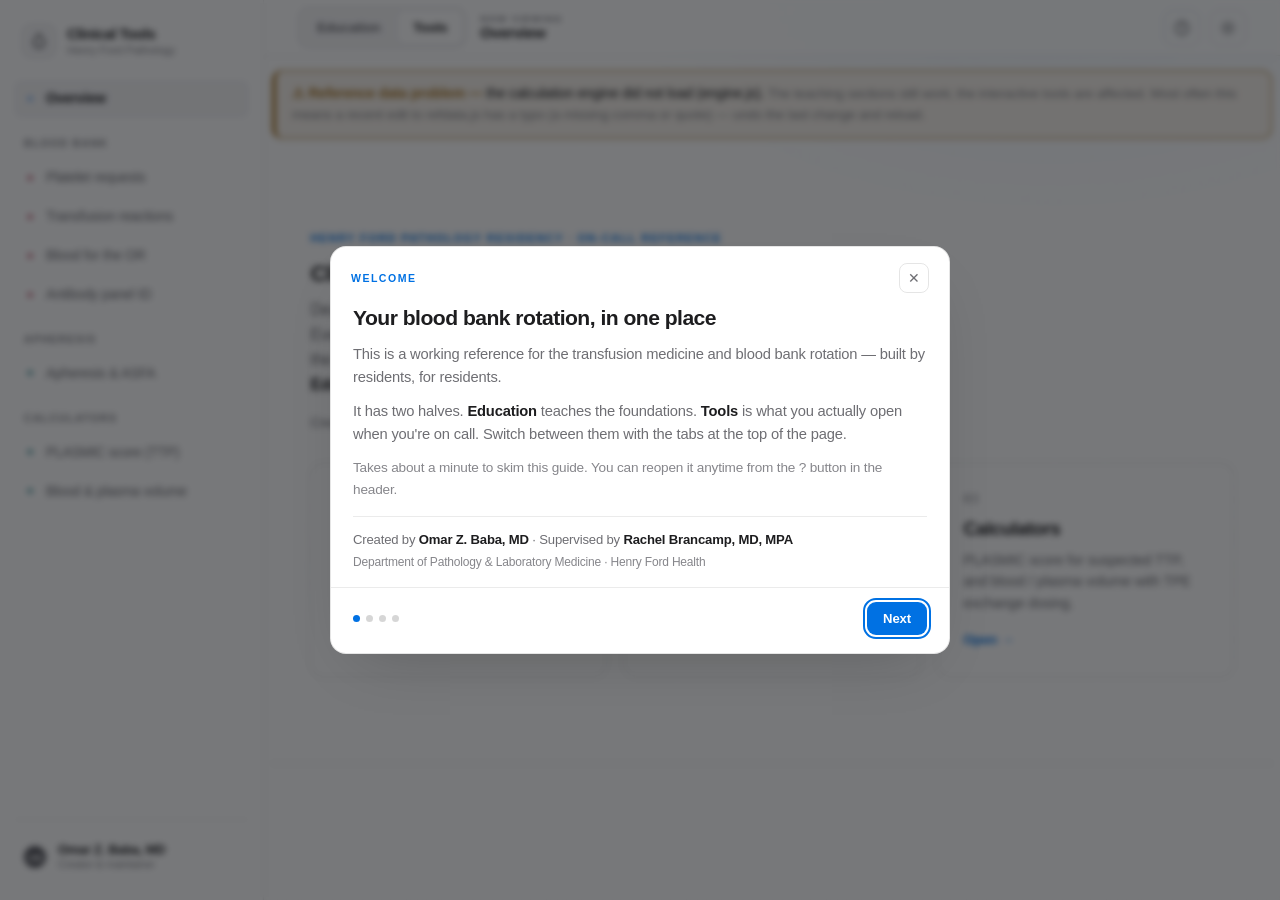
==== commit abe247d2: "feat: make authorship visible, not buried in the footer The credit block existed but only at the bot" ====
--- a/tools.html
+++ b/tools.html
@@ -49,8 +49,8 @@
 
     <div class="sidebar-foot">
       <div class="learner-chip">
-        <div class="learner-avatars" aria-hidden="true"><span style="margin-left:0; font-size:.58rem">TM</span></div>
-        <div class="learner-meta"><strong>Blood bank rotation</strong><span>Pathology residency</span></div>
+        <div class="learner-avatars" aria-hidden="true"><span style="margin-left:0; font-size:.6rem">OB</span></div>
+        <div class="learner-meta"><strong>Omar Z. Baba, MD</strong><span>Creator &amp; maintainer</span></div>
       </div>
     </div>
   </aside>
@@ -88,6 +88,8 @@
         <span class="kicker">Henry Ford Pathology Residency · On-call reference</span>
         <h2 id="toolsintro-h">Clinical tools.</h2>
         <p class="section-sub">Decision support for the calls you actually take. Pick a tool from the left rail. Everything runs in your browser — nothing you type is saved or transmitted. For the teaching material (the three pillars, cases, quiz, and glossary), switch to <a href="index.html"><strong>Education</strong></a>.</p>
+        <p class="byline">Created by <strong>Omar Z. Baba, MD</strong> · Supervised by <strong>Rachel Brancamp, MD, MPA</strong></p>
+
       </div>
       <div class="grid-3 reveal">
         <a class="pillar-card" href="#platelet">
--- a/assets/app.css
+++ b/assets/app.css
@@ -707,3 +707,9 @@
   .gd-actions{ justify-content:space-between } .gd-actions .btn{ flex:1 }
 }
 @media (prefers-reduced-motion: reduce){ .gd-backdrop, .gd-modal{ transition:none } }
+
+.byline{ font-size:.84rem; color:var(--muted); margin:14px 0 0 }
+.byline strong{ color:var(--text); font-weight:600 }
+.gd-credit{ margin-top:16px; padding-top:12px; border-top:1px solid var(--hair); font-size:.82rem; color:var(--muted) }
+.gd-credit strong{ color:var(--text); font-weight:600 }
+.gd-credit-line{ display:block; font-size:.75rem; color:var(--faint); margin-top:3px }
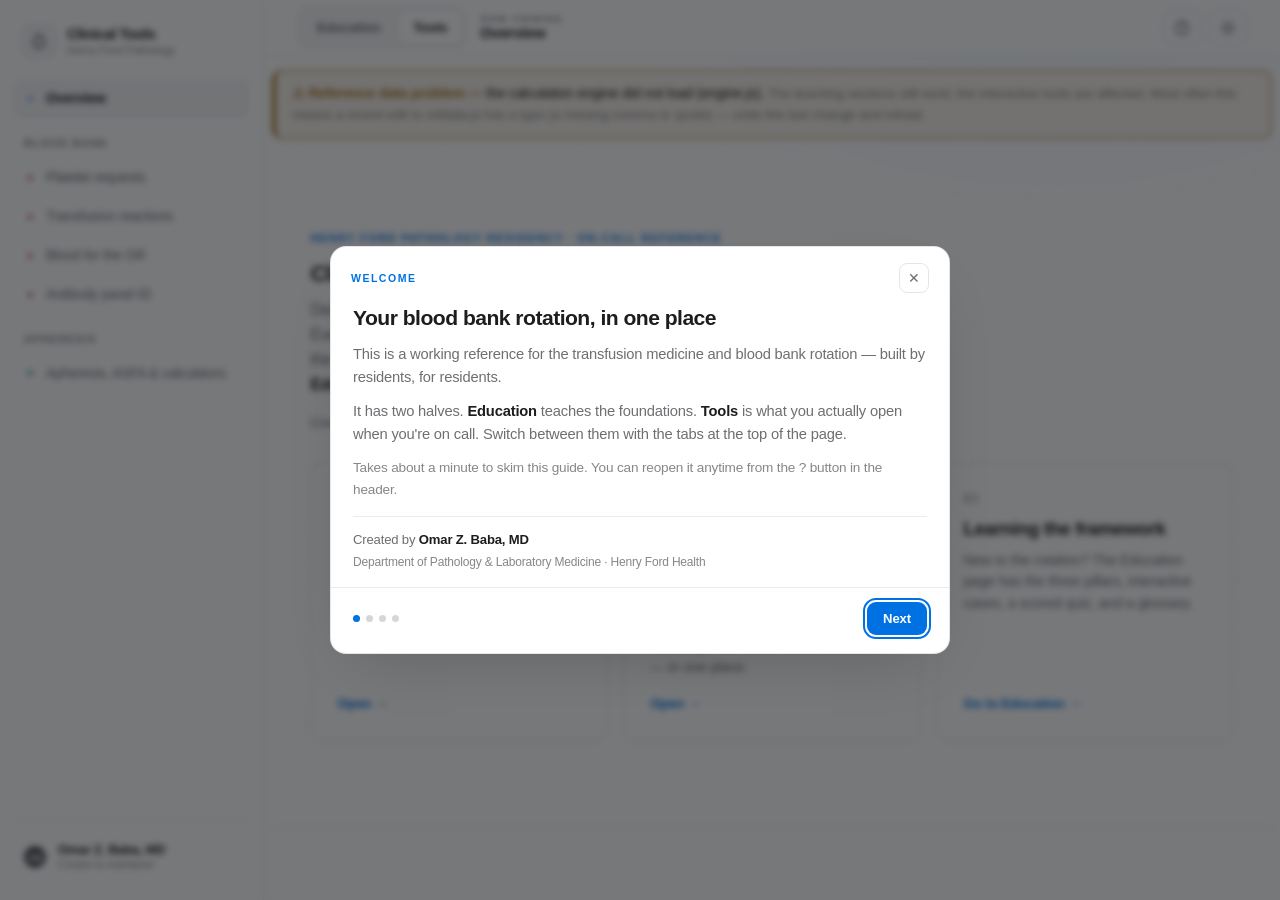
==== commit 44e25417: "feat: sole authorship credit; merge calculators into Apheresis & ASFA (v1.3.0) Credit: - Remove the " ====
--- a/tools.html
+++ b/tools.html
@@ -41,10 +41,7 @@
       <a class="nav-item" href="#bloodprep" data-nav="bloodprep"><span class="nav-ico nav-ico--blood">◆</span>Blood for the OR</a>
       <a class="nav-item" href="#antibody" data-nav="antibody"><span class="nav-ico nav-ico--blood">◆</span>Antibody panel ID</a>
       <p class="nav-group">Apheresis</p>
-      <a class="nav-item" href="#apheresis" data-nav="apheresis"><span class="nav-ico nav-ico--aph">◆</span>Apheresis &amp; ASFA</a>
-      <p class="nav-group">Calculators</p>
-      <a class="nav-item" href="#plasmic" data-nav="plasmic"><span class="nav-ico nav-ico--aph">◆</span>PLASMIC score (TTP)</a>
-      <a class="nav-item" href="#volumes" data-nav="volumes"><span class="nav-ico nav-ico--aph">◆</span>Blood &amp; plasma volume</a>
+      <a class="nav-item" href="#apheresis" data-nav="apheresis"><span class="nav-ico nav-ico--aph">◆</span>Apheresis, ASFA &amp; calculators</a>
     </nav>
 
     <div class="sidebar-foot">
@@ -88,7 +85,7 @@
         <span class="kicker">Henry Ford Pathology Residency · On-call reference</span>
         <h2 id="toolsintro-h">Clinical tools.</h2>
         <p class="section-sub">Decision support for the calls you actually take. Pick a tool from the left rail. Everything runs in your browser — nothing you type is saved or transmitted. For the teaching material (the three pillars, cases, quiz, and glossary), switch to <a href="index.html"><strong>Education</strong></a>.</p>
-        <p class="byline">Created by <strong>Omar Z. Baba, MD</strong> · Supervised by <strong>Rachel Brancamp, MD, MPA</strong></p>
+        <p class="byline">Created by <strong>Omar Z. Baba, MD</strong></p>
 
       </div>
       <div class="grid-3 reveal">
@@ -100,15 +97,15 @@
         </a>
         <a class="pillar-card" href="#apheresis">
           <span class="pillar-num">02</span>
-          <h3>Apheresis &amp; ASFA</h3>
-          <p>Search all 166 ASFA indications and build the consult or progress note with category, grade, and course auto-filled.</p>
+          <h3>Apheresis, ASFA &amp; calculators</h3>
+          <p>Build the consult note, search all 166 ASFA indications, score a suspected TTP with PLASMIC, and dose the exchange with blood / plasma volume — in one place.</p>
           <span class="pillar-go">Open →</span>
         </a>
-        <a class="pillar-card" href="#plasmic">
+        <a class="pillar-card" href="index.html">
           <span class="pillar-num">03</span>
-          <h3>Calculators</h3>
-          <p>PLASMIC score for suspected TTP, and blood / plasma volume with TPE exchange dosing.</p>
-          <span class="pillar-go">Open →</span>
+          <h3>Learning the framework</h3>
+          <p>New to the rotation? The Education page has the three pillars, interactive cases, a scored quiz, and a glossary.</p>
+          <span class="pillar-go">Go to Education →</span>
         </a>
       </div>
     </section>
@@ -154,31 +151,38 @@
     <section id="apheresis" class="section" data-section="Apheresis &amp; ASFA" aria-labelledby="apheresis-h">
       <div class="section-head reveal">
         <span class="kicker">Clinical tool · Decision support</span>
-        <h2 id="apheresis-h">Therapeutic apheresis &amp; ASFA indications</h2>
-        <p class="section-sub">Search the ASFA tables and the note builder auto-fills category, grade, procedure, and suggested course; finish the prescription and monitoring and copy a consult or progress note. The full indication table is below for lookup.</p>
-      </div>
-      <h3 class="mt24 reveal">Consult &amp; note builder</h3>
-      <div id="ref-apheresis" class="reveal"><p class="ref-fallback muted-note">Loading the tool…</p></div>
-      <h3 class="mt24 reveal">ASFA indications (9th ed., 2023) — all 166, searchable</h3>
-      <div id="ref-asfa" class="reveal"><p class="ref-fallback muted-note">Loading the tool…</p></div>
-    </section>
-
-    <section id="plasmic" class="section" data-section="PLASMIC score" aria-labelledby="plasmic-h">
-      <div class="section-head reveal">
-        <span class="kicker">Clinical tool · Calculator</span>
-        <h2 id="plasmic-h">PLASMIC score — predicting severe ADAMTS13 deficiency</h2>
-        <p class="section-sub">Seven bedside variables, one click each. Use it in a thrombotic microangiopathy to judge how urgently to start plasma exchange while ADAMTS13 is pending.</p>
-      </div>
-      <div id="calc-plasmic" class="reveal"><p class="ref-fallback muted-note">Loading the calculator…</p></div>
-    </section>
-
-    <section id="volumes" class="section" data-section="Blood &amp; plasma volume" aria-labelledby="volumes-h">
-      <div class="section-head reveal">
-        <span class="kicker">Clinical tool · Calculator</span>
-        <h2 id="volumes-h">Blood &amp; plasma volume</h2>
-        <p class="section-sub">Total blood volume, plasma volume, and red-cell volume from height, weight, sex, and hematocrit — plus the exchange volume for a 1.0 and 1.5 plasma-volume TPE.</p>
-      </div>
-      <div id="calc-volumes" class="reveal"><p class="ref-fallback muted-note">Loading the calculator…</p></div>
+        <h2 id="apheresis-h">Apheresis, ASFA &amp; calculators</h2>
+        <p class="section-sub">Everything for an apheresis consult in one place, in the order you actually need it: build the consult note, look up the ASFA indication, score a suspected TTP, and dose the exchange.</p>
+      </div>
+
+      <div class="reveal">
+        <div class="tabs" role="tablist" aria-label="Apheresis tools">
+          <button class="tab is-active" role="tab" type="button" data-tab="aph-consult">Consult &amp; note</button>
+          <button class="tab" role="tab" type="button" data-tab="aph-asfa">ASFA indications</button>
+          <button class="tab" role="tab" type="button" data-tab="aph-plasmic">PLASMIC score</button>
+          <button class="tab" role="tab" type="button" data-tab="aph-vol">Blood &amp; plasma volume</button>
+        </div>
+
+        <div class="tabpane is-active" data-pane="aph-consult">
+          <p class="section-sub mb8">Search the ASFA tables and the builder auto-fills category, grade, procedure, and suggested course; finish the prescription and monitoring, then copy a consult or progress note.</p>
+          <div id="ref-apheresis"><p class="ref-fallback muted-note">Loading the tool…</p></div>
+        </div>
+
+        <div class="tabpane" data-pane="aph-asfa">
+          <p class="section-sub mb8">All 166 ASFA indications (9th ed., 2023) — searchable and filterable by category. Click any row for the prescription details.</p>
+          <div id="ref-asfa"><p class="ref-fallback muted-note">Loading the tool…</p></div>
+        </div>
+
+        <div class="tabpane" data-pane="aph-plasmic">
+          <p class="section-sub mb8">Seven bedside variables, one click each. Use it in a thrombotic microangiopathy to judge how urgently to start plasma exchange while ADAMTS13 is pending.</p>
+          <div id="calc-plasmic"><p class="ref-fallback muted-note">Loading the calculator…</p></div>
+        </div>
+
+        <div class="tabpane" data-pane="aph-vol">
+          <p class="section-sub mb8">Total blood volume, plasma volume, and red-cell volume from height, weight, sex, and hematocrit — plus the exchange volume for a 1.0 and 1.5 plasma-volume TPE.</p>
+          <div id="calc-volumes"><p class="ref-fallback muted-note">Loading the calculator…</p></div>
+        </div>
+      </div>
     </section>
 
     <footer class="foot">
@@ -189,12 +193,6 @@
           <span class="credit-role">Created by</span>
           <strong>Omar Z. Baba, MD</strong>
           <span class="credit-line">Clinical Pathologist · Pathology Informaticist · Clinical Pathology Resident, PGY-III</span>
-          <span class="credit-line">Department of Pathology &amp; Laboratory Medicine · Henry Ford Health</span>
-        </div>
-        <div class="credit">
-          <span class="credit-role">Supervised by</span>
-          <strong>Rachel Brancamp, MD, MPA</strong>
-          <span class="credit-line">Associate Director, Transfusion Medicine</span>
           <span class="credit-line">Department of Pathology &amp; Laboratory Medicine · Henry Ford Health</span>
         </div>
       </div>
--- a/assets/app.css
+++ b/assets/app.css
@@ -469,7 +469,7 @@
 .foot{ max-width:var(--maxw); margin:0 auto; padding:32px clamp(18px,3vw,40px) 64px; border-top:1px solid var(--hair) }
 .foot p{ font-size:.82rem; color:var(--faint); margin-bottom:8px; line-height:1.5 }
 .foot p:first-child{ color:var(--muted) }
-.foot-credits{ display:grid; grid-template-columns:1fr 1fr; gap:24px; margin:14px 0 20px; padding-top:16px; border-top:1px solid var(--hair) }
+.foot-credits{ display:flex; flex-wrap:wrap; gap:28px; margin:14px 0 20px; padding-top:16px; border-top:1px solid var(--hair) }
 .credit{ display:flex; flex-direction:column; gap:3px }
 .credit-role{ font-size:.64rem; text-transform:uppercase; letter-spacing:.12em; color:var(--faint); font-weight:600 }
 .credit strong{ font-size:.92rem; color:var(--text); font-weight:600; letter-spacing:-0.01em }
